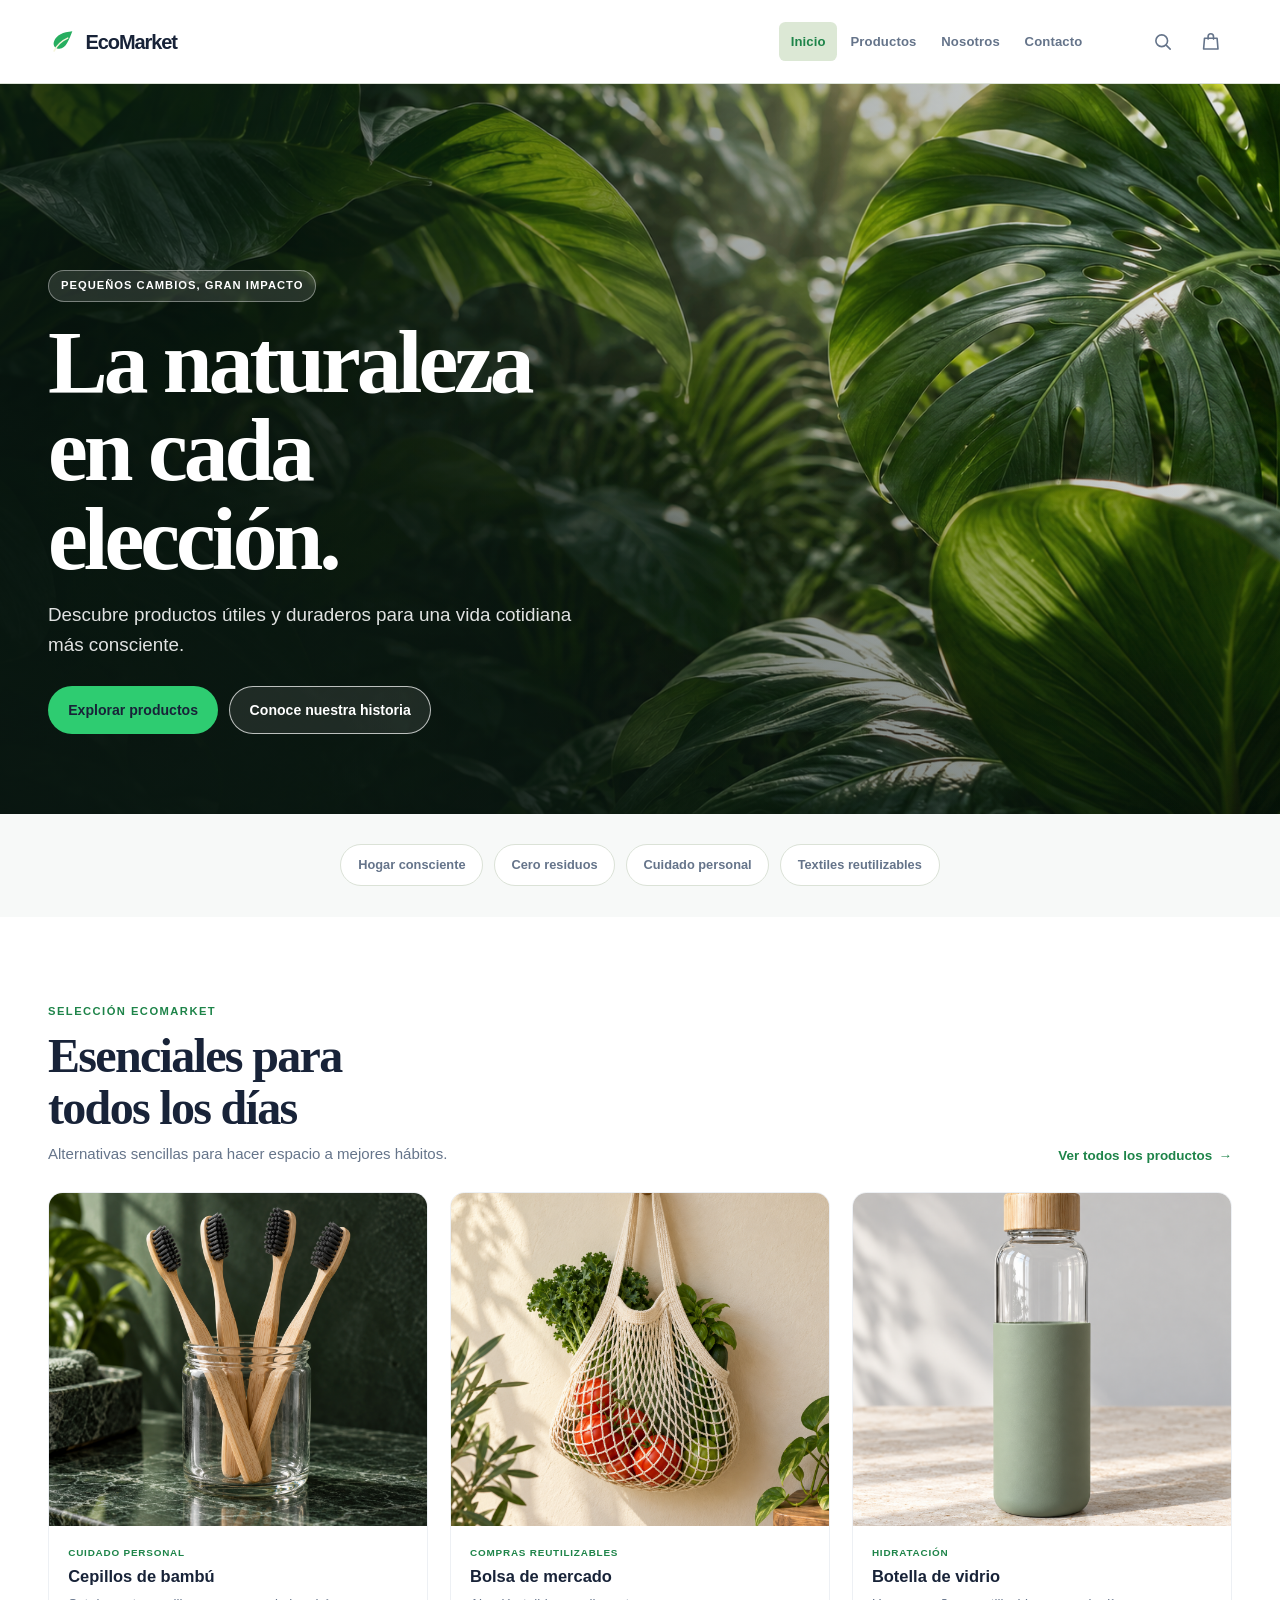
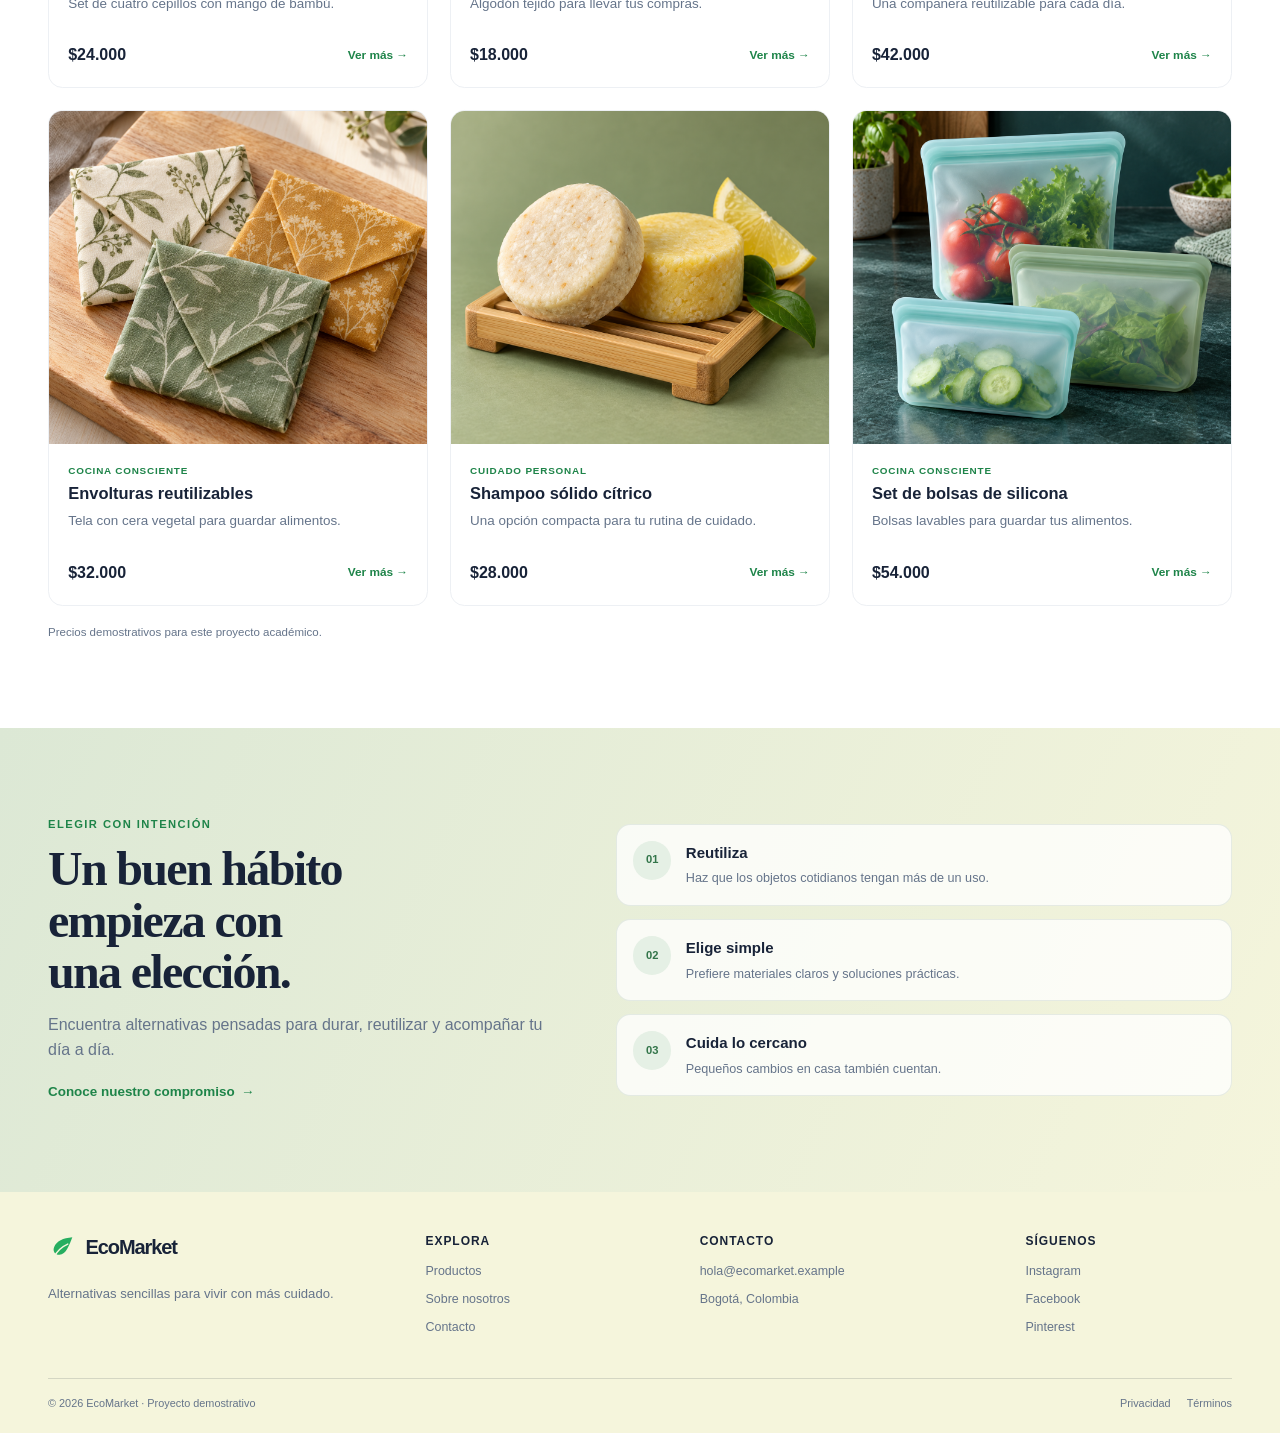
==== index.html @ 9b2e6af1 "prueba" ====
<!doctype html>
<html lang="es">
  <head>
    <meta charset="utf-8">
    <meta name="viewport" content="width=device-width, initial-scale=1">
    <meta name="theme-color" content="#f7f9f8">
    <link rel="icon" type="image/svg+xml" href="img/icons/eco-leaf.svg">
    <meta name="description" content="Encuentra productos reutilizables y conscientes para tu hogar, cuidado personal y compras diarias en EcoMarket.">
    <title>EcoMarket | Compra consciente, vive mejor</title>
    <link rel="stylesheet" href="css/main.css">
    <link rel="stylesheet" href="css/layout.css">
    <link rel="stylesheet" href="css/components.css">
    <link rel="stylesheet" href="css/animations.css">
  </head>
  <body>
    <a class="skip-link" href="#contenido">Saltar al contenido</a>
    <header class="site-header">
      <div class="site-header__inner page-wrap">
        <a class="brand" href="index.html" aria-label="EcoMarket, inicio">
          <svg class="brand__mark" viewBox="0 0 40 40" aria-hidden="true"><path d="M32 7C20 8 11 12 8 20c-2 5 1 10 7 10 9 0 13-13 17-23Z" fill="currentColor"/><path d="M8 33c4-8 9-13 18-17" fill="none" stroke="#f5f5dc" stroke-linecap="round" stroke-width="2"/></svg>
          <span>Eco<span class="brand__accent">Market</span></span>
        </a>
        <div class="site-header__actions">
          <nav class="site-nav" aria-label="Navegación principal">
            <input class="site-nav__checkbox" id="menu-principal" type="checkbox" aria-label="Mostrar u ocultar menú">
            <label class="site-nav__button" for="menu-principal" aria-hidden="true"><span></span><span></span><span></span></label>
            <div class="site-nav__menu">
              <a class="site-nav__link site-nav__link--current" aria-current="page" href="index.html">Inicio</a>
              <a class="site-nav__link" href="views/productos.html">Productos</a>
              <a class="site-nav__link" href="views/sobre-nosotros.html">Nosotros</a>
              <a class="site-nav__link" href="views/contacto.html">Contacto</a>
            </div>
          </nav>
          <div class="header-quicklinks" aria-label="Accesos rápidos">
            <a class="header-icon" href="views/productos.html" aria-label="Buscar productos" title="Buscar productos">
              <svg viewBox="0 0 24 24" aria-hidden="true"><circle cx="10.8" cy="10.8" r="6.5"/><path d="m16 16 4.2 4.2"/></svg>
            </a>
            <a class="header-icon header-icon--bag" href="views/productos.html" aria-label="Ver catálogo y bolsa demostrativa" title="Ver catálogo y bolsa demostrativa">
              <svg viewBox="0 0 24 24" aria-hidden="true"><path d="M5 8h14l1 12H4L5 8Z"/><path d="M9 9V6a3 3 0 0 1 6 0v3"/></svg>
            </a>
          </div>
        </div>
      </div>
    </header>

    <main id="contenido" class="home">
      <section class="home-hero" aria-labelledby="home-title">
        <img class="home-hero__image" src="img/hero/hojas-eco.png" alt="" fetchpriority="high" decoding="async">
        <div class="home-hero__shade" aria-hidden="true"></div>
        <div class="page-wrap home-hero__content">
          <p class="eyebrow eyebrow--light">Pequeños cambios, gran impacto</p>
          <h1 id="home-title">La naturaleza en cada elección.</h1>
          <p class="home-hero__copy">Descubre productos útiles y duraderos para una vida cotidiana más consciente.</p>
          <div class="home-hero__actions">
            <a class="button button--primary" href="views/productos.html">Explorar productos</a>
            <a class="button button--hero-outline" href="views/sobre-nosotros.html">Conoce nuestra historia</a>
          </div>
        </div>
      </section>

      <nav class="home-categories page-wrap" aria-label="Explorar categorías">
        <a href="views/productos.html">Hogar consciente</a>
        <a href="views/productos.html">Cero residuos</a>
        <a href="views/productos.html">Cuidado personal</a>
        <a href="views/productos.html">Textiles reutilizables</a>
      </nav>

      <section class="home-featured section-space" aria-labelledby="featured-title">
        <div class="page-wrap">
          <div class="section-heading">
            <div>
              <p class="eyebrow">Selección EcoMarket</p>
              <h2 id="featured-title">Esenciales para todos los días</h2>
              <p class="section-heading__copy">Alternativas sencillas para hacer espacio a mejores hábitos.</p>
            </div>
            <a class="text-link" href="views/productos.html">Ver todos los productos <span aria-hidden="true">→</span></a>
          </div>

          <div class="product-grid">
            <article class="card product-card">
              <a class="product-card__image" href="views/productos.html" aria-label="Ver cepillos de bambú">
                <img src="img/products/cepillos-bambu.png" alt="Cuatro cepillos de bambú en un frasco de vidrio" loading="lazy" decoding="async">
              </a>
              <div class="product-card__body">
                <p class="product-card__tag">Cuidado personal</p>
                <h3><a href="views/productos.html">Cepillos de bambú</a></h3>
                <p class="product-card__description">Set de cuatro cepillos con mango de bambú.</p>
                <div class="product-card__bottom"><span class="product-card__price">$24.000</span><a class="product-card__link" href="views/productos.html">Ver más <span aria-hidden="true">→</span></a></div>
              </div>
            </article>

            <article class="card product-card">
              <a class="product-card__image" href="views/productos.html" aria-label="Ver bolsa de mercado de algodón">
                <img src="img/products/bolsa-malla.png" alt="Bolsa de malla de algodón con verduras frescas" loading="lazy" decoding="async">
              </a>
              <div class="product-card__body">
                <p class="product-card__tag">Compras reutilizables</p>
                <h3><a href="views/productos.html">Bolsa de mercado</a></h3>
                <p class="product-card__description">Algodón tejido para llevar tus compras.</p>
                <div class="product-card__bottom"><span class="product-card__price">$18.000</span><a class="product-card__link" href="views/productos.html">Ver más <span aria-hidden="true">→</span></a></div>
              </div>
            </article>

            <article class="card product-card">
              <a class="product-card__image" href="views/productos.html" aria-label="Ver botella reutilizable de vidrio">
                <img src="img/products/botella-vidrio.png" alt="Botella reutilizable de vidrio con funda verde y tapa de bambú" loading="lazy" decoding="async">
              </a>
              <div class="product-card__body">
                <p class="product-card__tag">Hidratación</p>
                <h3><a href="views/productos.html">Botella de vidrio</a></h3>
                <p class="product-card__description">Una compañera reutilizable para cada día.</p>
                <div class="product-card__bottom"><span class="product-card__price">$42.000</span><a class="product-card__link" href="views/productos.html">Ver más <span aria-hidden="true">→</span></a></div>
              </div>
            </article>

            <article class="card product-card">
              <a class="product-card__image" href="views/productos.html" aria-label="Ver envolturas reutilizables para alimentos">
                <img src="img/products/envolturas-reusables.png" alt="Envolturas de tela reutilizables con estampados botánicos" loading="lazy" decoding="async">
              </a>
              <div class="product-card__body">
                <p class="product-card__tag">Cocina consciente</p>
                <h3><a href="views/productos.html">Envolturas reutilizables</a></h3>
                <p class="product-card__description">Tela con cera vegetal para guardar alimentos.</p>
                <div class="product-card__bottom"><span class="product-card__price">$32.000</span><a class="product-card__link" href="views/productos.html">Ver más <span aria-hidden="true">→</span></a></div>
              </div>
            </article>

            <article class="card product-card">
              <a class="product-card__image" href="views/productos.html" aria-label="Ver shampoo sólido cítrico">
                <img src="img/products/shampoo-solido.png" alt="Barras sólidas de shampoo sobre una jabonera de bambú" loading="lazy" decoding="async">
              </a>
              <div class="product-card__body">
                <p class="product-card__tag">Cuidado personal</p>
                <h3><a href="views/productos.html">Shampoo sólido cítrico</a></h3>
                <p class="product-card__description">Una opción compacta para tu rutina de cuidado.</p>
                <div class="product-card__bottom"><span class="product-card__price">$28.000</span><a class="product-card__link" href="views/productos.html">Ver más <span aria-hidden="true">→</span></a></div>
              </div>
            </article>

            <article class="card product-card">
              <a class="product-card__image" href="views/productos.html" aria-label="Ver set de bolsas reutilizables de silicona">
                <img src="img/products/bolsas-silicona.png" alt="Set de bolsas de silicona reutilizables para guardar alimentos" loading="lazy" decoding="async">
              </a>
              <div class="product-card__body">
                <p class="product-card__tag">Cocina consciente</p>
                <h3><a href="views/productos.html">Set de bolsas de silicona</a></h3>
                <p class="product-card__description">Bolsas lavables para guardar tus alimentos.</p>
                <div class="product-card__bottom"><span class="product-card__price">$54.000</span><a class="product-card__link" href="views/productos.html">Ver más <span aria-hidden="true">→</span></a></div>
              </div>
            </article>
          </div>
          <p class="price-note">Precios demostrativos para este proyecto académico.</p>
        </div>
      </section>

      <section class="home-values" aria-labelledby="values-title">
        <div class="page-wrap home-values__layout">
          <div class="home-values__intro">
            <p class="eyebrow">Elegir con intención</p>
            <h2 id="values-title">Un buen hábito empieza con una elección.</h2>
            <p>Encuentra alternativas pensadas para durar, reutilizar y acompañar tu día a día.</p>
            <a class="text-link" href="views/sobre-nosotros.html">Conoce nuestro compromiso <span aria-hidden="true">→</span></a>
          </div>
          <div class="value-list">
            <article class="value-item"><span aria-hidden="true">01</span><div><h3>Reutiliza</h3><p>Haz que los objetos cotidianos tengan más de un uso.</p></div></article>
            <article class="value-item"><span aria-hidden="true">02</span><div><h3>Elige simple</h3><p>Prefiere materiales claros y soluciones prácticas.</p></div></article>
            <article class="value-item"><span aria-hidden="true">03</span><div><h3>Cuida lo cercano</h3><p>Pequeños cambios en casa también cuentan.</p></div></article>
          </div>
        </div>
      </section>
    </main>

    <footer class="site-footer" id="footer">
      <div class="site-footer__main page-wrap">
        <div class="site-footer__brand">
          <a class="brand brand--footer" href="index.html"><svg class="brand__mark" viewBox="0 0 40 40" aria-hidden="true"><path d="M32 7C20 8 11 12 8 20c-2 5 1 10 7 10 9 0 13-13 17-23Z" fill="currentColor"/><path d="M8 33c4-8 9-13 18-17" fill="none" stroke="#f5f5dc" stroke-linecap="round" stroke-width="2"/></svg><span>Eco<span class="brand__accent">Market</span></span></a>
          <p>Alternativas sencillas para vivir con más cuidado.</p>
        </div>
        <div class="site-footer__column"><h2>Explora</h2><a href="views/productos.html">Productos</a><a href="views/sobre-nosotros.html">Sobre nosotros</a><a href="views/contacto.html">Contacto</a></div>
        <div class="site-footer__column"><h2>Contacto</h2><a href="mailto:hola@ecomarket.example">hola@ecomarket.example</a><span>Bogotá, Colombia</span></div>
        <div class="site-footer__column"><h2>Síguenos</h2><a href="#footer">Instagram</a><a href="#footer">Facebook</a><a href="#footer">Pinterest</a></div>
      </div>
      <div class="site-footer__bottom page-wrap"><span>© 2026 EcoMarket · Proyecto demostrativo</span><div><a href="views/contacto.html#privacidad">Privacidad</a><a href="views/contacto.html#terminos">Términos</a></div></div>
    </footer>
  </body>
</html>
---- css/main.css ----
/* EcoMarket · verdes naturales y tierra, reinicio y estilos globales */
:root {
  color-scheme: light;
  --color-primary: #2ecc71;
  --color-primary-dark: #27ae60;
  --color-brand: #27ae60;
  --color-brand-dark: #1e8449;
  --color-forest: #24543b;
  --color-leaf: #6c9567;
  --color-sage: #dce8d5;
  --color-beige: #f5f5dc;
  --color-background: #f7f9f8;
  --color-paper: #ffffff;
  --color-earth: #8b674f;
  --color-ink: #182338;
  --color-muted: #65748a;
  --color-line: #dbe2d7;
  --color-error: #b33f35;
  --color-success: #33754a;
  --font-body: "Segoe UI", Arial, sans-serif;
  --font-display: Georgia, "Times New Roman", serif;
  --radius-small: 0.4rem;
  --radius-medium: 0.9rem;
  --radius-large: 1.5rem;
  --content-width: 74rem;
  --shadow-soft: 0 0.8rem 2.2rem rgb(36 84 59 / 10%);
}

/* El ancho incluye también el relleno y el borde del elemento. */
*,
*::before,
*::after { box-sizing: border-box; }

html { scroll-behavior: smooth; }
body { min-width: 20rem; margin: 0; background: var(--color-background); color: var(--color-ink); font-family: var(--font-body); font-size: 1rem; line-height: 1.6; }
img, svg { display: block; max-width: 100%; }
img { height: auto; }
button, input, textarea, select { font: inherit; }
a { color: inherit; text-decoration: none; }
button, a, input, textarea, select { -webkit-tap-highlight-color: transparent; }
h1, h2, h3, h4, p, figure { margin: 0; }
ul, ol { margin: 0; padding: 0; }

:focus-visible { outline: 3px solid #9a632f; outline-offset: 4px; }
::selection { background: var(--color-sage); color: var(--color-forest); }

.page-wrap { width: min(var(--content-width), calc(100% - 2rem)); margin-inline: auto; }
/* Oculta el control a la vista, pero lo conserva para teclado y lectores de pantalla. */
.visually-hidden { position: absolute; width: 1px; height: 1px; overflow: hidden; clip: rect(0, 0, 0, 0); white-space: nowrap; clip-path: inset(50%); }
.skip-link { position: fixed; z-index: 100; top: 0.75rem; left: 0.75rem; padding: 0.65rem 1rem; transform: translateY(-160%); border-radius: var(--radius-small); background: var(--color-forest); color: white; }
.skip-link:focus { transform: translateY(0); }
.page-placeholder { min-height: 25rem; }

@media (min-width: 48rem) {
  .page-wrap { width: min(var(--content-width), calc(100% - 4rem)); }
}

@media (prefers-reduced-motion: reduce) {
  *, *::before, *::after { scroll-behavior: auto !important; animation-duration: 0.01ms !important; animation-iteration-count: 1 !important; transition-duration: 0.01ms !important; }
}
---- css/layout.css ----
﻿/* EcoMarket · cabecera, navegación y pie compartidos */
.site-header {
  position: relative;
  z-index: 10;
  border-bottom: 1px solid var(--color-line);
  background: var(--color-paper);
}

.site-header__inner {
  display: flex;
  min-height: 4.8rem;
  align-items: center;
  justify-content: space-between;
}

.brand {
  display: inline-flex;
  flex: 0 0 auto;
  align-items: center;
  gap: 0.45rem;
  color: var(--color-ink);
  font-size: 1.25rem;
  font-weight: 750;
  letter-spacing: -0.055em;
  line-height: 1;
}

.brand__mark {
  width: 1.9rem;
  color: var(--color-brand);
}

.brand__accent {
  color: inherit;
  font-weight: 750;
}

.site-header__actions {
  display: flex;
  align-items: center;
  gap: 0.2rem;
}

.site-nav {
  position: relative;
}

.site-nav__checkbox {
  position: absolute;
  z-index: 2;
  top: 0;
  right: 0;
  width: 2.75rem;
  height: 2.75rem;
  margin: 0;
  opacity: 0;
  cursor: pointer;
}

.site-nav__button {
  display: grid;
  width: 2.75rem;
  height: 2.75rem;
  align-content: center;
  justify-items: center;
  gap: 0.28rem;
  border: 1px solid var(--color-line);
  border-radius: 50%;
  color: var(--color-forest);
  cursor: pointer;
}

.site-nav__button span {
  width: 1rem;
  height: 1px;
  background: currentColor;
  transition: transform 180ms ease, opacity 180ms ease;
}

.site-nav__checkbox:focus-visible+.site-nav__button {
  outline: 3px solid var(--color-brand);
  outline-offset: 4px;
}

.site-nav__checkbox:checked+.site-nav__button span:first-child {
  transform: translateY(0.29rem) rotate(45deg);
}

.site-nav__checkbox:checked+.site-nav__button span:nth-child(2) {
  opacity: 0;
}

.site-nav__checkbox:checked+.site-nav__button span:last-child {
  transform: translateY(-0.29rem) rotate(-45deg);
}

.site-nav__menu {
  position: absolute;
  top: calc(100% + 0.75rem);
  right: 0;
  display: none;
  min-width: min(17rem, calc(100vw - 2rem));
  gap: 0.2rem;
  padding: 0.7rem;
  border: 1px solid var(--color-line);
  border-radius: var(--radius-medium);
  background: var(--color-paper);
  box-shadow: var(--shadow-soft);
}

/* En móvil, el checkbox controla la apertura del menú sin JavaScript. */
.site-nav__checkbox:checked~.site-nav__menu {
  display: grid;
}

.site-nav__link {
  padding: 0.7rem 0.8rem;
  border-radius: var(--radius-small);
  color: var(--color-muted);
  font-size: 0.88rem;
  font-weight: 700;
  letter-spacing: 0.01em;
}

.site-nav__link:hover,
.site-nav__link--current {
  background: var(--color-sage);
  color: var(--color-brand-dark);
}

.header-quicklinks {
  display: flex;
  align-items: center;
  gap: 0.15rem;
}

.header-icon {
  display: grid;
  width: 2.65rem;
  height: 2.65rem;
  place-items: center;
  border-radius: 50%;
  color: var(--color-muted);
  transition: background-color 180ms ease, color 180ms ease;
}

.header-icon:hover {
  background: var(--color-sage);
  color: var(--color-brand-dark);
}

.header-icon svg {
  width: 1.35rem;
  fill: none;
  stroke: currentColor;
  stroke-linecap: round;
  stroke-linejoin: round;
  stroke-width: 1.8;
}

.site-footer {
  background: var(--color-beige);
  color: var(--color-ink);
}

.site-footer__main {
  display: grid;
  grid-template-columns: repeat(2, minmax(0, 1fr));
  gap: 1.8rem 1rem;
  padding-block: 2.5rem;
}

.site-footer__brand {
  grid-column: 1 / -1;
}

.brand--footer {
  color: var(--color-ink);
}

.brand--footer .brand__accent {
  color: inherit;
}

.site-footer__brand>p {
  max-width: 18rem;
  margin-top: 0.8rem;
  color: var(--color-muted);
  font-size: 0.82rem;
}

.site-footer__column {
  display: flex;
  flex-direction: column;
  align-items: flex-start;
  gap: 0.5rem;
  color: var(--color-muted);
  font-size: 0.78rem;
}

.site-footer__column h2 {
  margin-bottom: 0.2rem;
  color: var(--color-ink);
  font-family: var(--font-body);
  font-size: 0.75rem;
  font-weight: 700;
  letter-spacing: 0.08em;
  text-transform: uppercase;
}

.site-footer__column a:hover,
.site-footer__bottom a:hover {
  color: var(--color-brand-dark);
  text-decoration: underline;
  text-underline-offset: 0.2em;
}

.site-footer__bottom {
  display: flex;
  flex-direction: column;
  gap: 0.7rem;
  padding-block: 1rem 1.25rem;
  border-top: 1px solid rgb(24 35 56 / 15%);
  color: var(--color-muted);
  font-size: 0.68rem;
}

.site-footer__bottom div {
  display: flex;
  gap: 1rem;
}

@media (min-width: 42rem) {
  .site-footer__main {
    grid-template-columns: 1.4fr 1fr 1.2fr 0.8fr;
  }

  .site-footer__brand {
    grid-column: auto;
  }

  .site-footer__bottom {
    flex-direction: row;
    justify-content: space-between;
  }
}

/* Con más espacio, los enlaces quedan visibles en una sola fila. */
@media (min-width: 54rem) {
  .site-header__inner {
    min-height: 5.2rem;
  }

  .site-header__actions {
    flex: 1;
    justify-content: flex-end;
    gap: clamp(1rem, 4vw, 3rem);
    margin-left: 2rem;
  }

  .site-nav__checkbox,
  .site-nav__button {
    display: none;
  }

  .site-nav__menu,
  .site-nav__checkbox:not(:checked)~.site-nav__menu,
  .site-nav__checkbox:checked~.site-nav__menu {
    position: static;
    display: flex;
    min-width: 0;
    align-items: center;
    gap: 0.15rem;
    padding: 0;
    border: 0;
    background: transparent;
    box-shadow: none;
  }

  .site-nav__link {
    padding: 0.55rem 0.7rem;
    font-size: 0.82rem;
  }

  .header-quicklinks {
    gap: 0.35rem;
  }
}

@media (prefers-reduced-motion: reduce) {

  .site-nav__button span,
  .header-icon {
    transition: none;
  }
}

.header-cart {
  display: flex;
  align-items: center;
  gap: 0.5rem;
  padding: 0.65rem 0.8rem;
  border-top: 1px solid var(--color-line);
  color: var(--color-forest);
  font-size: 0.85rem;
  font-weight: 700;
  letter-spacing: 0.01em;
}

.header-cart svg {
  width: 1.2rem;
  fill: none;
  stroke: currentColor;
  stroke-linecap: round;
  stroke-linejoin: round;
  stroke-width: 1.5;
}

@media (min-width: 54rem) {
  .header-cart {
    margin-left: 0.5rem;
    padding: 0.55rem 0 0.55rem 1rem;
    border-top: 0;
    border-left: 1px solid var(--color-line);
  }
}
---- css/components.css ----
/* EcoMarket · botones, campos y componentes de contenido */
.button {
  display: inline-flex;
  min-height: 3rem;
  align-items: center;
  justify-content: center;
  gap: 0.6rem;
  padding: 0.7rem 1.2rem;
  border: 1px solid transparent;
  border-radius: 999px;
  font-size: 0.88rem;
  font-weight: 650;
  transition: color 180ms ease, background-color 180ms ease, border-color 180ms ease, transform 180ms ease;
}

.button--primary {
  background: var(--color-primary);
  color: var(--color-ink);
}

.button--primary:hover {
  transform: translateY(-2px);
  background: var(--color-primary-dark);
}

.button--outline {
  border-color: var(--color-forest);
  color: var(--color-forest);
}

.button--outline:hover {
  background: var(--color-forest);
  color: white;
}

.button--hero-outline {
  border-color: rgb(255 255 255 / 70%);
  background: rgb(255 255 255 / 9%);
  color: white;
  backdrop-filter: blur(5px);
}

.button--hero-outline:hover {
  background: white;
  color: var(--color-ink);
}

.button svg {
  width: 1.1rem;
  fill: none;
  stroke: currentColor;
  stroke-linecap: round;
  stroke-linejoin: round;
  stroke-width: 1.6;
}

.card {
  overflow: hidden;
  border: 1px solid var(--color-line);
  border-radius: var(--radius-medium);
  background: var(--color-paper);
  transition: transform 200ms ease, box-shadow 200ms ease;
}

.card:hover {
  transform: translateY(-3px);
  box-shadow: var(--shadow-soft);
}

.field {
  display: grid;
  gap: 0.35rem;
}

.field label {
  color: var(--color-forest);
  font-size: 0.8rem;
  font-weight: 650;
}

.field input,
.field textarea,
.field select {
  width: 100%;
  min-height: 2.8rem;
  padding: 0.65rem 0.75rem;
  border: 1px solid var(--color-line);
  border-radius: var(--radius-small);
  background: var(--color-paper);
  color: var(--color-ink);
}

.field textarea {
  min-height: 7rem;
  resize: vertical;
}

.field input:focus,
.field textarea:focus,
.field select:focus {
  border-color: var(--color-brand);
  outline: 0;
  box-shadow: 0 0 0 3px rgb(39 174 96 / 16%);
}

.home-hero {
  position: relative;
  isolation: isolate;
  min-height: 34rem;
  overflow: hidden;
  background: var(--color-forest);
  color: white;
}

.home-hero__image,
.home-hero__shade {
  position: absolute;
  z-index: -1;
  inset: 0;
  width: 100%;
  height: 100%;
}

.home-hero__image {
  object-fit: cover;
  object-position: center 51%;
}

/* La capa oscura conserva el contraste del texto sobre la fotografía. */
.home-hero__shade {
  background: linear-gradient(90deg, rgb(9 23 18 / 76%) 0%, rgb(9 23 18 / 46%) 47%, rgb(9 23 18 / 7%) 100%), linear-gradient(0deg, rgb(9 23 18 / 34%), transparent 58%);
}

.home-hero__content {
  display: flex;
  min-height: inherit;
  flex-direction: column;
  align-items: flex-start;
  justify-content: flex-end;
  padding-block: 7rem 3.6rem;
  animation: appear 650ms ease-out both;
}

.eyebrow {
  margin-bottom: 0.55rem;
  color: var(--color-brand-dark);
  font-size: 0.7rem;
  font-weight: 750;
  letter-spacing: 0.13em;
  text-transform: uppercase;
}

.eyebrow--light {
  display: inline-flex;
  align-items: center;
  margin-bottom: 1rem;
  padding: 0.38rem 0.75rem;
  border: 1px solid rgb(255 255 255 / 38%);
  border-radius: 999px;
  background: rgb(255 255 255 / 12%);
  color: white;
  letter-spacing: 0.09em;
}

.home-hero h1 {
  max-width: 12ch;
  font-family: var(--font-display);
  font-size: clamp(2.8rem, 7vw, 5.6rem);
  font-weight: 700;
  letter-spacing: -0.045em;
  line-height: 0.99;
  text-wrap: balance;
}

.home-hero__copy {
  max-width: 35rem;
  margin-top: 1rem;
  color: rgb(255 255 255 / 88%);
  font-size: clamp(1rem, 1.7vw, 1.18rem);
  line-height: 1.6;
}

.home-hero__actions {
  display: flex;
  flex-wrap: wrap;
  gap: 0.7rem;
  margin-top: 1.6rem;
}

.home-categories {
  display: flex;
  flex-wrap: wrap;
  justify-content: center;
  gap: 0.65rem;
  padding-block: 1.65rem;
}

.home-categories a {
  padding: 0.62rem 1.05rem;
  border: 1px solid var(--color-line);
  border-radius: 999px;
  background: var(--color-paper);
  color: var(--color-muted);
  font-size: 0.8rem;
  font-weight: 600;
  transition: background-color 180ms ease, border-color 180ms ease, color 180ms ease;
}

.home-categories a:hover {
  border-color: var(--color-leaf);
  background: var(--color-sage);
  color: var(--color-forest);
}

.section-space {
  padding-block: clamp(3.25rem, 7vw, 5.4rem);
}

.home-featured {
  background: var(--color-paper);
}

.section-heading {
  display: flex;
  align-items: flex-end;
  justify-content: space-between;
  gap: 2rem;
  margin-bottom: 1.6rem;
}

.section-heading h2,
.home-values h2 {
  max-width: 19ch;
  font-family: var(--font-display);
  font-size: clamp(1.8rem, 4vw, 3rem);
  letter-spacing: -0.035em;
  line-height: 1.08;
  text-wrap: balance;
}

.section-heading__copy {
  margin-top: 0.55rem;
  color: var(--color-muted);
  font-size: 0.94rem;
}

.text-link {
  display: inline-flex;
  flex: 0 0 auto;
  align-items: center;
  gap: 0.4rem;
  color: var(--color-brand-dark);
  font-size: 0.84rem;
  font-weight: 700;
}

.text-link span,
.product-card__link span {
  transition: transform 160ms ease;
}

.text-link:hover span,
.product-card__link:hover span {
  transform: translateX(3px);
}

.product-grid {
  display: grid;
  grid-template-columns: repeat(2, minmax(0, 1fr));
  gap: 0.9rem;
  align-items: stretch;
}

.product-card {
  display: flex;
  min-width: 0;
  flex-direction: column;
  border-color: #edf0f4;
  border-radius: var(--radius-medium);
}

.product-card__image {
  display: block;
  aspect-ratio: 1 / 0.92;
  overflow: hidden;
  background: #edf1ed;
}

.product-card__image img {
  width: 100%;
  height: 100%;
  object-fit: cover;
  transition: transform 350ms ease;
}

.product-card:hover .product-card__image img {
  transform: scale(1.035);
}

.product-card__body {
  display: flex;
  flex: 1;
  flex-direction: column;
  padding: 0.85rem;
}

.product-card__tag {
  margin-bottom: 0.3rem;
  color: var(--color-brand-dark);
  font-size: 0.62rem;
  font-weight: 750;
  letter-spacing: 0.08em;
  text-transform: uppercase;
}

.product-card h3 {
  font-size: 0.95rem;
  font-weight: 720;
  line-height: 1.3;
}

.product-card h3 a:hover {
  color: var(--color-brand-dark);
}

.product-card__description {
  display: -webkit-box;
  min-height: 2.55em;
  overflow: hidden;
  margin-top: 0.4rem;
  color: var(--color-muted);
  font-size: 0.78rem;
  line-height: 1.45;
  -webkit-box-orient: vertical;
  -webkit-line-clamp: 2;
}

.product-card__bottom {
  display: flex;
  align-items: center;
  justify-content: space-between;
  gap: 0.45rem;
  margin-top: auto;
  padding-top: 0.9rem;
}

.product-card__price {
  color: var(--color-ink);
  font-size: 0.94rem;
  font-weight: 760;
  white-space: nowrap;
}

.product-card__link {
  display: inline-flex;
  align-items: center;
  gap: 0.2rem;
  color: var(--color-brand-dark);
  font-size: 0.74rem;
  font-weight: 700;
  white-space: nowrap;
}

.price-note {
  margin-top: 1.1rem;
  color: var(--color-muted);
  font-size: 0.72rem;
}

.home-values {
  padding-block: clamp(3.5rem, 7vw, 5.5rem);
  background: linear-gradient(115deg, var(--color-sage), var(--color-beige));
}

.home-values__layout {
  display: grid;
  gap: 2.5rem;
}

.home-values__intro>p:not(.eyebrow) {
  max-width: 35rem;
  margin-top: 0.85rem;
  color: var(--color-muted);
}

.home-values__intro .text-link {
  margin-top: 1.15rem;
}

.value-list {
  display: grid;
  gap: 0.75rem;
}

.value-item {
  display: flex;
  align-items: flex-start;
  gap: 0.9rem;
  padding: 1rem;
  border: 1px solid rgb(36 84 59 / 10%);
  border-radius: var(--radius-medium);
  background: rgb(255 255 255 / 76%);
}

.value-item>span {
  display: grid;
  flex: 0 0 2.4rem;
  width: 2.4rem;
  height: 2.4rem;
  place-items: center;
  border-radius: 50%;
  background: #e5f0e5;
  color: var(--color-success);
  font-size: 0.7rem;
  font-weight: 750;
}

.value-item h3 {
  font-size: 0.94rem;
}

.value-item p {
  margin-top: 0.2rem;
  color: var(--color-muted);
  font-size: 0.79rem;
}

@media (max-width: 23rem) {
  .product-grid {
    grid-template-columns: minmax(0, 1fr);
  }

  .product-card__image {
    aspect-ratio: 1 / 0.78;
  }

  .section-heading {
    align-items: flex-start;
    flex-direction: column;
    gap: 0.8rem;
  }

  .home-hero__actions {
    align-items: stretch;
    flex-direction: column;
    width: 100%;
  }

  .home-hero__actions .button {
    width: 100%;
  }
}

@media (min-width: 48rem) {
  .home-hero {
    min-height: clamp(34rem, 57vw, 46rem);
  }

  .home-hero__content {
    padding-block: 8rem 5rem;
  }

  .home-categories {
    padding-block: 1.9rem;
  }

  .product-grid {
    grid-template-columns: repeat(3, minmax(0, 1fr));
    gap: 1.15rem;
  }

  .product-card__image {
    aspect-ratio: 1 / 0.88;
  }

  .product-card__body {
    padding: 1.15rem;
  }

  .product-card h3 {
    font-size: 1.03rem;
  }

  .product-card__description {
    font-size: 0.84rem;
  }

  .product-card__price {
    font-size: 1rem;
  }

  .home-values__layout {
    grid-template-columns: 0.9fr 1.1fr;
    align-items: center;
    gap: 4rem;
  }

  .value-list {
    gap: 0.85rem;
  }
}

@media (min-width: 70rem) {
  .product-grid {
    gap: 1.35rem;
  }

  .product-card__body {
    padding: 1.2rem;
  }
}

@media (prefers-reduced-motion: reduce) {

  .button,
  .card,
  .product-card__image img,
  .text-link span,
  .product-card__link span {
    transition: none;
  }

  .home-hero__content {
    animation: none;
  }
}

/* Catálogo sostenible: filtros y paginación funcionan sin JavaScript. */
.catalog-page {
  padding-bottom: clamp(3rem, 6vw, 5rem);
}

.catalog-intro {
  padding-block: clamp(2.4rem, 5vw, 4.2rem);
  background: linear-gradient(115deg, var(--color-sage), var(--color-beige) 80%);
}

.catalog-intro .page-wrap {
  display: grid;
  justify-items: start;
}

.catalog-intro h1 {
  max-width: 17ch;
  font-family: var(--font-display);
  font-size: clamp(2.2rem, 5vw, 3.7rem);
  letter-spacing: -0.04em;
  line-height: 1.08;
}

.catalog-intro .page-wrap>p:last-child {
  margin-top: 0.6rem;
  color: var(--color-muted);
}

.catalog-heading {
  display: flex;
  align-items: flex-end;
  justify-content: space-between;
  gap: 1rem;
  margin-bottom: 1.1rem;
}

.catalog-heading h2 {
  font-family: var(--font-display);
  font-size: clamp(1.5rem, 3vw, 2rem);
  line-height: 1.2;
}

.catalog-heading p,
.catalog-toolbar,
.catalog-footnote,
.filter-note {
  color: var(--color-muted);
  font-size: 0.8rem;
}

.catalog-heading p {
  margin-top: 0.35rem;
}

.catalog-count {
  flex: 0 0 auto;
  padding: 0.35rem 0.7rem;
  border-radius: 999px;
  background: var(--color-sage);
  color: var(--color-forest);
  font-size: 0.72rem;
  font-weight: 700;
}

.catalog-layout {
  display: grid;
  align-items: start;
  gap: 1.25rem;
}

.catalog-sidebar {
  display: grid;
  gap: 1rem;
  padding: 1rem;
  border: 1px solid var(--color-line);
  border-radius: var(--radius-medium);
  background: var(--color-paper);
}

.catalog-sidebar__heading {
  display: flex;
  align-items: center;
  justify-content: space-between;
  gap: 0.75rem;
}

.catalog-sidebar__heading h2 {
  font-size: 1rem;
}

.catalog-sidebar__heading a {
  color: var(--color-brand-dark);
  font-size: 0.76rem;
  font-weight: 700;
}

.catalog-sidebar__heading a:hover {
  text-decoration: underline;
  text-underline-offset: 0.2em;
}

.catalog-filter {
  min-width: 0;
  padding: 0;
  border: 0;
}

.catalog-filter legend {
  margin-bottom: 0.55rem;
  color: var(--color-ink);
  font-size: 0.83rem;
  font-weight: 750;
}

.catalog-filter__options {
  display: grid;
  gap: 0.15rem;
}

.catalog-filter__options label {
  display: flex;
  min-height: 2.35rem;
  align-items: center;
  justify-content: space-between;
  gap: 0.5rem;
  padding: 0.45rem 0.6rem;
  border-radius: var(--radius-small);
  color: var(--color-muted);
  font-size: 0.78rem;
  cursor: pointer;
  transition: color 160ms ease, background-color 160ms ease;
}

.catalog-filter__options label:hover {
  background: #f1f5f2;
  color: var(--color-forest);
}

.catalog-filter__options label span {
  color: #8994a2;
  font-size: 0.69rem;
}

.catalog-filter__options .catalog-control:checked+label {
  background: var(--color-sage);
  color: var(--color-forest);
  font-weight: 700;
}

.catalog-filter__options .catalog-control:focus-visible+label,
.catalog-stock-filter .catalog-control:focus-visible+label {
  outline: 3px solid #9a632f;
  outline-offset: 2px;
}

.catalog-stock-filter {
  padding-top: 0.2rem;
  border-top: 1px solid #edf0f4;
}

.catalog-stock-filter label {
  display: flex;
  min-height: 2.5rem;
  align-items: center;
  gap: 0.55rem;
  color: var(--color-muted);
  font-size: 0.78rem;
  cursor: pointer;
}

.catalog-stock-filter__check {
  display: grid;
  width: 1.1rem;
  height: 1.1rem;
  place-items: center;
  border: 1px solid #bcc8d2;
  border-radius: 0.25rem;
  background: white;
}

.catalog-stock-filter__check::after {
  content: "✓";
  color: white;
  font-size: 0.75rem;
  font-weight: 800;
  opacity: 0;
}

.catalog-stock-filter .catalog-control:checked+label .catalog-stock-filter__check {
  border-color: var(--color-brand);
  background: var(--color-brand);
}

.catalog-stock-filter .catalog-control:checked+label .catalog-stock-filter__check::after {
  opacity: 1;
}

.filter-note {
  padding-top: 0.75rem;
  border-top: 1px solid #edf0f4;
  font-size: 0.68rem;
}

.catalog-content {
  min-width: 0;
}

.catalog-toolbar {
  display: flex;
  flex-wrap: wrap;
  justify-content: space-between;
  gap: 0.4rem 1rem;
  margin-bottom: 0.85rem;
}

.catalog-search {
  display: grid;
  grid-template-columns: minmax(0, 1fr) auto;
  gap: 0.55rem;
  margin-bottom: 1rem;
  padding: 0.65rem;
  border: 1px solid var(--color-line);
  border-radius: var(--radius-medium);
  background: var(--color-paper);
}

.catalog-search__field {
  min-width: 0;
  min-height: 2.8rem;
  padding: 0.55rem 0.8rem;
  border: 1px solid var(--color-line);
  border-radius: var(--radius-small);
  background: #fff;
  color: var(--color-ink);
}

.catalog-search__field::placeholder {
  color: var(--color-muted);
}

.catalog-search__button {
  min-height: 2.8rem;
  padding: 0.5rem 1rem;
  border: 0;
  border-radius: var(--radius-small);
  background: var(--color-brand-dark);
  color: #fff;
  font-size: 0.82rem;
  font-weight: 750;
  cursor: pointer;
}

.catalog-search__button:hover {
  background: var(--color-forest);
}

.catalog-search__hint {
  grid-column: 1 / -1;
  color: var(--color-muted);
  font-size: 0.7rem;
}

.catalog-grid {
  grid-template-columns: minmax(0, 1fr);
  gap: 0.9rem;
}

.catalog-card {
  min-width: 0;
}

.catalog-card__image {
  position: relative;
  aspect-ratio: 1 / 0.82;
}

.catalog-card__image img {
  width: 100%;
  height: 100%;
  object-fit: cover;
}

.product-badge {
  position: absolute;
  top: 0.65rem;
  left: 0.65rem;
  max-width: calc(100% - 4rem);
  padding: 0.28rem 0.58rem;
  overflow: hidden;
  border-radius: 999px;
  color: white;
  font-size: 0.58rem;
  font-weight: 800;
  letter-spacing: 0.065em;
  text-overflow: ellipsis;
  text-transform: uppercase;
  white-space: nowrap;
}

.product-badge--green {
  background: var(--color-primary);
  color: var(--color-ink);
}

.product-badge--orange {
  background: var(--color-earth);
}

.product-badge--blue {
  background: var(--color-forest);
}

.product-badge--purple {
  background: #367b55;
}

.favorite-toggle__label {
  position: absolute;
  top: 0.6rem;
  right: 0.6rem;
  display: grid;
  width: 2.25rem;
  height: 2.25rem;
  place-items: center;
  border: 1px solid rgb(24 35 56 / 9%);
  border-radius: 50%;
  background: rgb(255 255 255 / 94%);
  color: #8793a4;
  cursor: pointer;
  transition: color 160ms ease, transform 160ms ease, background-color 160ms ease;
}

.favorite-toggle__label:hover {
  transform: scale(1.08);
  color: var(--color-brand-dark);
}

.favorite-toggle__label svg {
  width: 1.15rem;
  fill: none;
  stroke: currentColor;
  stroke-linecap: round;
  stroke-linejoin: round;
  stroke-width: 1.8;
}

.favorite-toggle:checked+.favorite-toggle__label {
  background: var(--color-sage);
  color: var(--color-brand-dark);
}

.favorite-toggle:checked+.favorite-toggle__label svg {
  fill: currentColor;
}

.favorite-toggle:focus-visible+.favorite-toggle__label {
  outline: 3px solid #9a632f;
  outline-offset: 3px;
}

.catalog-card__stock {
  margin-top: 0.6rem;
  font-size: 0.7rem;
  font-weight: 650;
}

.product-stock--available {
  color: var(--color-success);
}

.product-stock--low {
  color: var(--color-earth);
}

.product-stock--out {
  color: var(--color-error);
}

.catalog-pagination {
  display: flex;
  align-items: center;
  justify-content: center;
  gap: 0.45rem;
  margin-top: 1.7rem;
}

.catalog-pagination__label {
  margin-right: 0.3rem;
  color: var(--color-muted);
  font-size: 0.78rem;
}

.catalog-pagination__choice {
  display: grid;
  min-width: 2.65rem;
  min-height: 2.65rem;
  padding: 0.45rem 0.7rem;
  place-items: center;
  border: 1px solid var(--color-line);
  border-radius: var(--radius-small);
  background: white;
  color: var(--color-muted);
  font-size: 0.82rem;
  font-weight: 700;
  white-space: nowrap;
  cursor: pointer;
}

.catalog-pagination__step {
  display: none;
  font-size: 0.72rem;
}

.catalog-pagination__choice:hover {
  border-color: var(--color-brand);
  color: var(--color-brand-dark);
}

.catalog-page:has(#pagina-1:checked) .catalog-pagination__choice[for="pagina-1"],
.catalog-page:has(#pagina-2:checked) .catalog-pagination__choice[for="pagina-2"],
.catalog-page:has(#pagina-3:checked) .catalog-pagination__choice[for="pagina-3"] {
  border-color: var(--color-brand);
  background: var(--color-brand);
  color: white;
}

.catalog-page:has(#pagina-1:focus-visible) .catalog-pagination__choice[for="pagina-1"],
.catalog-page:has(#pagina-2:focus-visible) .catalog-pagination__choice[for="pagina-2"],
.catalog-page:has(#pagina-3:focus-visible) .catalog-pagination__choice[for="pagina-3"] {
  outline: 3px solid #9a632f;
  outline-offset: 3px;
}

.catalog-page:has(#pagina-1:checked) .catalog-pagination__step--next-1,
.catalog-page:has(#pagina-2:checked) .catalog-pagination__step--previous-2,
.catalog-page:has(#pagina-2:checked) .catalog-pagination__step--next-2,
.catalog-page:has(#pagina-3:checked) .catalog-pagination__step--previous-3 {
  display: grid;
}

.catalog-footnote {
  margin-top: 1rem;
  text-align: center;
  font-size: 0.7rem;
}

/* :has() conecta el control marcado con los datos de cada tarjeta. */
.catalog-page:has(#categoria-alimentos:checked) .catalog-card:not([data-category="alimentos"]),
.catalog-page:has(#categoria-cuidado:checked) .catalog-card:not([data-category="cuidado"]),
.catalog-page:has(#categoria-moda:checked) .catalog-card:not([data-category="moda"]),
.catalog-page:has(#categoria-hogar:checked) .catalog-card:not([data-category="hogar"]),
.catalog-page:has(#precio-bajo:checked) .catalog-card:not([data-price="bajo"]),
.catalog-page:has(#precio-medio:checked) .catalog-card:not([data-price="medio"]),
.catalog-page:has(#precio-alto:checked) .catalog-card:not([data-price="alto"]),
.catalog-page:has(#sello-biodegradable:checked) .catalog-card:not([data-tags~="biodegradable"]),
.catalog-page:has(#sello-sin-plastico:checked) .catalog-card:not([data-tags~="sin-plastico"]),
.catalog-page:has(#sello-organico:checked) .catalog-card:not([data-tags~="organico"]),
.catalog-page:has(#solo-disponibles:checked) .catalog-card[data-stock="agotado"],
.catalog-page:has(#pagina-1:checked) .catalog-card:nth-child(n + 8),
.catalog-page:has(#pagina-2:checked) .catalog-card:nth-child(-n + 7),
.catalog-page:has(#pagina-2:checked) .catalog-card:nth-child(n + 15),
.catalog-page:has(#pagina-3:checked) .catalog-card:nth-child(-n + 14) {
  display: none;
}

@media (max-width: 30rem) {
  .catalog-heading {
    align-items: flex-start;
    flex-direction: column;
    gap: 0.55rem;
  }

  .catalog-sidebar {
    gap: 0.75rem;
  }

  .catalog-filter__options--price {
    grid-template-columns: repeat(2, minmax(0, 1fr));
  }

  .catalog-grid {
    gap: 0.7rem;
  }

  .catalog-card .product-card__body {
    padding: 0.75rem;
  }

  .catalog-card .product-card__bottom {
    flex-wrap: wrap;
    align-items: flex-start;
  }
}

@media (min-width: 48rem) {
  .catalog-layout {
    grid-template-columns: minmax(12rem, 0.29fr) minmax(0, 1fr);
    gap: 1.5rem;
  }

  .catalog-sidebar {
    position: sticky;
    top: 1rem;
    padding: 1.1rem;
  }

  .catalog-grid {
    grid-template-columns: repeat(2, minmax(0, 1fr));
    gap: 1rem;
  }
}

@media (min-width: 70rem) {
  .catalog-layout {
    grid-template-columns: minmax(13rem, 0.24fr) minmax(0, 1fr);
    gap: 2rem;
  }

  .catalog-sidebar {
    padding: 1.25rem;
  }

  .catalog-grid {
    grid-template-columns: repeat(4, minmax(0, 1fr));
    gap: 1rem;
  }

  .catalog-card__image {
    aspect-ratio: 1 / 0.88;
  }

  .catalog-card .product-card__body {
    padding: 0.95rem;
  }
}

@media (prefers-reduced-motion: reduce) {

  .catalog-filter__options label,
  .favorite-toggle__label {
    transition: none;
  }
}

/* Página de historia, misión y principios de EcoMarket. */
.about-hero {
  position: relative;
  isolation: isolate;
  display: flex;
  min-height: 32rem;
  overflow: hidden;
  background: #173c2b;
  color: white;
}

.about-hero__image,
.about-hero__shade {
  position: absolute;
  z-index: -1;
  inset: 0;
  width: 100%;
  height: 100%;
}

.about-hero__image {
  object-fit: cover;
  object-position: center 54%;
}

.about-hero__shade {
  background: linear-gradient(90deg, rgb(8 24 17 / 78%) 0%, rgb(8 24 17 / 53%) 47%, rgb(8 24 17 / 8%) 100%), linear-gradient(0deg, rgb(8 24 17 / 32%), transparent 60%);
}

.about-hero__content {
  display: flex;
  min-height: inherit;
  flex-direction: column;
  align-items: flex-start;
  justify-content: flex-end;
  padding-block: 6.5rem 3.5rem;
}

.about-hero h1 {
  max-width: 12ch;
  font-family: var(--font-display);
  font-size: clamp(2.8rem, 7vw, 5.2rem);
  letter-spacing: -0.045em;
  line-height: 0.99;
  text-wrap: balance;
}

.about-hero__content>p:not(.eyebrow) {
  max-width: 38rem;
  margin-top: 1rem;
  color: rgb(255 255 255 / 88%);
  font-size: clamp(1rem, 2vw, 1.16rem);
  line-height: 1.6;
}

.button--light {
  margin-top: 1.5rem;
  background: white;
  color: var(--color-forest);
}

.button--light:hover {
  transform: translateY(-2px);
  background: var(--color-beige);
}

.about-principles {
  display: grid;
  grid-template-columns: minmax(0, 1fr);
  gap: 0.75rem;
  padding-block: 2rem;
}

.principle-card {
  display: grid;
  grid-template-columns: 3rem minmax(0, 1fr);
  align-items: center;
  column-gap: 0.75rem;
  padding: 0.85rem;
  border: 1px solid #edf0f4;
  border-radius: var(--radius-medium);
  background: white;
}

.principle-card__icon {
  display: grid;
  grid-row: span 2;
  width: 2.8rem;
  height: 2.8rem;
  place-items: center;
  border-radius: 50%;
  background: var(--color-sage);
  color: var(--color-brand-dark);
}

.principle-card__icon--earth {
  background: var(--color-beige);
  color: var(--color-earth);
}

.principle-card__icon--green {
  background: var(--color-sage);
  color: var(--color-forest);
}

.principle-card__icon--teal {
  background: #e4f4e8;
  color: #24543b;
}

.principle-card__icon svg {
  width: 1.45rem;
  fill: none;
  stroke: currentColor;
  stroke-linecap: round;
  stroke-linejoin: round;
  stroke-width: 1.8;
}

.principle-card h2 {
  align-self: end;
  font-size: 0.84rem;
  line-height: 1.25;
}

.principle-card p {
  align-self: start;
  margin-top: 0.2rem;
  color: var(--color-muted);
  font-size: 0.71rem;
  line-height: 1.4;
}

.about-story {
  padding-block: clamp(3rem, 7vw, 5.8rem);
  background: #f2f6f3;
}

.about-story__layout {
  display: flex;
  flex-direction: column;
  align-items: center;
  gap: 2rem;
}

.about-story__layout>* {
  flex: 1 1 0;
  min-width: 0;
}

.about-illustration {
  overflow: hidden;
  border-radius: var(--radius-large);
  box-shadow: var(--shadow-soft);
}

.about-illustration svg,
.commitment-art svg {
  width: 100%;
  height: auto;
}

.about-story__copy h2,
.about-commitment__copy h2 {
  max-width: 18ch;
  font-family: var(--font-display);
  font-size: clamp(1.9rem, 4vw, 3rem);
  letter-spacing: -0.035em;
  line-height: 1.08;
  text-wrap: balance;
}

.about-story__copy>p:not(.eyebrow),
.about-commitment__copy>p:not(.eyebrow) {
  max-width: 38rem;
  margin-top: 0.85rem;
  color: var(--color-muted);
  line-height: 1.7;
}

.about-story__copy .text-link {
  margin-top: 1.2rem;
}

.about-commitment {
  padding-block: clamp(3rem, 7vw, 5.8rem);
  background: white;
}

.about-commitment__layout {
  display: grid;
  align-items: center;
  gap: 2rem;
}

.commitment-list {
  display: grid;
  gap: 0.75rem;
  margin-top: 1.35rem;
  list-style: none;
}

.commitment-list li {
  display: flex;
  align-items: flex-start;
  gap: 0.6rem;
  color: var(--color-muted);
  font-size: 0.84rem;
  line-height: 1.5;
}

.commitment-list li span {
  display: grid;
  flex: 0 0 1.3rem;
  width: 1.3rem;
  height: 1.3rem;
  place-items: center;
  border-radius: 50%;
  background: var(--color-sage);
  color: var(--color-forest);
  font-size: 0.75rem;
  font-weight: 800;
}

.commitment-art {
  overflow: hidden;
  border-radius: var(--radius-large);
  box-shadow: var(--shadow-soft);
}

.about-reviews {
  padding-block: clamp(3rem, 7vw, 5.5rem);
}

.about-reviews__heading {
  display: flex;
  flex-direction: column;
  gap: 0.6rem;
}

.about-reviews__heading h2 {
  max-width: 24ch;
  font-family: var(--font-display);
  font-size: clamp(1.8rem, 4vw, 2.8rem);
  letter-spacing: -0.03em;
  line-height: 1.1;
  text-wrap: balance;
}

.about-reviews__heading>p {
  color: var(--color-muted);
  font-size: 0.74rem;
}

.review-viewport {
  overflow: hidden;
  margin-top: 1.4rem;
  border-radius: var(--radius-large);
}

.review-track {
  display: flex;
  width: 100%;
  transition: transform 420ms cubic-bezier(.2, .75, .25, 1);
}

.review-card {
  display: flex;
  flex: 0 0 100%;
  min-width: 0;
  min-height: 18rem;
  flex-direction: column;
  justify-content: space-between;
  padding: clamp(1.35rem, 4vw, 2.3rem);
  border: 1px solid var(--color-line);
  border-radius: var(--radius-large);
  background: var(--color-beige);
  transition: transform 180ms ease, box-shadow 180ms ease;
}

.review-card:hover {
  transform: translateY(-0.25rem);
  box-shadow: var(--shadow-soft);
}

.review-card:nth-child(even) {
  background: var(--color-sage);
}

.review-card__stars {
  color: var(--color-earth);
  font-size: 1rem;
  letter-spacing: 0.18em;
}

.review-card blockquote {
  max-width: 56ch;
  margin-block: 1.25rem 1.6rem;
  color: var(--color-ink);
  font-family: var(--font-display);
  font-size: clamp(1.15rem, 2.5vw, 1.55rem);
  font-style: italic;
  line-height: 1.55;
}

.review-card figcaption {
  display: flex;
  align-items: center;
  gap: 0.7rem;
  font-size: 0.8rem;
}

.review-card figcaption>span:last-child {
  display: grid;
  gap: 0.1rem;
}

.review-card figcaption small {
  color: var(--color-muted);
  font-size: 0.7rem;
}

.review-avatar {
  display: block;
  flex: 0 0 2.65rem;
  width: 2.65rem;
  height: 2.65rem;
  border: 2px solid white;
  border-radius: 50%;
  background: #d9b18d;
  box-shadow: 0 0.15rem 0.5rem rgb(24 35 56 / 12%);
  object-fit: cover;
}

.review-avatar--sage {
  background: var(--color-sage);
  color: var(--color-forest);
}

.review-avatar--peach {
  background: var(--color-beige);
  color: var(--color-earth);
}

.review-avatar--blue {
  background: #e4f4e8;
  color: var(--color-forest);
}

.review-controls {
  display: flex;
  justify-content: center;
  gap: 0.55rem;
  margin-top: 1rem;
}

.review-controls label {
  display: grid;
  width: 1.85rem;
  height: 1.85rem;
  place-items: center;
  border: 1px solid #cbd4d0;
  border-radius: 50%;
  background: white;
  cursor: pointer;
}

.review-controls label::after {
  width: 0.45rem;
  height: 0.45rem;
  border-radius: 50%;
  background: #a4b0aa;
  content: "";
  transition: transform 180ms ease, background-color 180ms ease;
}

.review-controls label:hover::after {
  transform: scale(1.25);
}

/* El radio activo desplaza la pista en móvil; en escritorio se muestra como cuadrícula. */
.about-reviews:has(#testimonio-1:checked) .review-track {
  transform: translateX(0);
}

.about-reviews:has(#testimonio-2:checked) .review-track {
  transform: translateX(-100%);
}

.about-reviews:has(#testimonio-3:checked) .review-track {
  transform: translateX(-200%);
}

.about-reviews:has(#testimonio-1:checked) .review-controls label:nth-child(1),
.about-reviews:has(#testimonio-2:checked) .review-controls label:nth-child(2),
.about-reviews:has(#testimonio-3:checked) .review-controls label:nth-child(3) {
  border-color: var(--color-brand);
}

.about-reviews:has(#testimonio-1:checked) .review-controls label:nth-child(1)::after,
.about-reviews:has(#testimonio-2:checked) .review-controls label:nth-child(2)::after,
.about-reviews:has(#testimonio-3:checked) .review-controls label:nth-child(3)::after {
  transform: scale(1.2);
  background: var(--color-brand);
}

.about-reviews:has(#testimonio-1:focus-visible) .review-controls label:nth-child(1),
.about-reviews:has(#testimonio-2:focus-visible) .review-controls label:nth-child(2),
.about-reviews:has(#testimonio-3:focus-visible) .review-controls label:nth-child(3) {
  outline: 3px solid #9a632f;
  outline-offset: 3px;
}

.about-cta {
  position: relative;
  isolation: isolate;
  overflow: hidden;
  padding-block: clamp(3.2rem, 7vw, 5.5rem);
  background: linear-gradient(120deg, var(--color-forest), var(--color-primary-dark));
  color: white;
  text-align: center;
}

.about-cta::after {
  position: absolute;
  z-index: -1;
  top: -7rem;
  right: max(4vw, calc((100vw - var(--content-width)) / 2));
  width: 17rem;
  aspect-ratio: 1;
  border: 2.5rem solid rgb(245 245 220 / 24%);
  border-radius: 100% 0 100% 0;
  transform: rotate(45deg);
  content: "";
}

.about-cta .page-wrap {
  display: grid;
  justify-items: center;
}

.about-cta h2 {
  font-family: var(--font-display);
  font-size: clamp(2rem, 5vw, 3.5rem);
  line-height: 1.1;
}

.about-cta__content>p:not(.eyebrow),
.about-cta .page-wrap>p:not(.eyebrow) {
  max-width: 38rem;
  margin-top: 0.7rem;
  color: rgb(255 255 255 / 82%);
}

@media (min-width: 38rem) {
  .about-principles {
    grid-template-columns: repeat(2, minmax(0, 1fr));
    gap: 0.9rem;
    padding-block: 2.5rem;
  }

  .principle-card {
    grid-template-columns: 3rem minmax(0, 1fr);
    padding: 1rem;
  }
}

@media (min-width: 48rem) {
  .about-hero {
    min-height: clamp(34rem, 57vw, 45rem);
  }

  .about-hero__content {
    padding-block: 8rem 5rem;
  }

  .about-principles {
    grid-template-columns: repeat(4, minmax(0, 1fr));
    gap: 0.75rem;
    padding-block: 2.8rem;
  }

  .principle-card {
    grid-template-columns: 1fr;
    justify-items: center;
    gap: 0.5rem;
    min-height: 11rem;
    text-align: center;
  }

  .principle-card__icon {
    grid-row: auto;
  }

  .principle-card p {
    max-width: 19ch;
  }

  .about-story__layout {
    flex-direction: row;
    gap: clamp(2rem, 5vw, 4.5rem);
  }

  .about-commitment__layout {
    grid-template-columns: 0.95fr 1.05fr;
    gap: clamp(2rem, 5vw, 4.5rem);
  }

  .about-reviews__heading {
    flex-direction: row;
    align-items: flex-end;
    justify-content: space-between;
    gap: 2rem;
  }

  .review-viewport {
    overflow: visible;
  }

  .about-reviews:has(#testimonio-1:checked) .review-track,
  .about-reviews:has(#testimonio-2:checked) .review-track,
  .about-reviews:has(#testimonio-3:checked) .review-track {
    display: grid;
    grid-template-columns: repeat(2, minmax(0, 1fr));
    gap: 1rem;
    transform: none;
  }

  .review-card {
    min-height: 17rem;
  }

  .review-controls {
    display: none;
  }
}

@media (min-width: 70rem) {

  .about-reviews:has(#testimonio-1:checked) .review-track,
  .about-reviews:has(#testimonio-2:checked) .review-track,
  .about-reviews:has(#testimonio-3:checked) .review-track {
    grid-template-columns: repeat(3, minmax(0, 1fr));
  }
}

/* Contacto: formulario accesible y datos de atención. */
.contact-page {
  padding-bottom: clamp(3rem, 6vw, 5rem);
}

.contact-intro {
  padding-block: clamp(2.8rem, 6vw, 4.8rem);
  background: linear-gradient(115deg, var(--color-sage), var(--color-beige) 83%);
  text-align: center;
}

.contact-intro .page-wrap {
  display: grid;
  justify-items: center;
}

.contact-intro h1 {
  max-width: 16ch;
  font-family: var(--font-display);
  font-size: clamp(2.4rem, 6vw, 4.2rem);
  letter-spacing: -0.045em;
  line-height: 1.03;
  text-wrap: balance;
}

.contact-intro .page-wrap>p:last-child {
  max-width: 43rem;
  margin-top: 0.85rem;
  color: var(--color-muted);
  font-size: clamp(0.98rem, 2vw, 1.12rem);
  line-height: 1.6;
}

.contact-section {
  padding-block: clamp(1.5rem, 4vw, 3rem) 0;
}

.contact-grid {
  display: grid;
  align-items: start;
  gap: 1.2rem;
}

.contact-form-panel {
  padding: clamp(1.1rem, 4vw, 2rem);
  border: 1px solid var(--color-line);
  border-radius: var(--radius-large);
  background: var(--color-paper);
  box-shadow: var(--shadow-soft);
}

.contact-form-panel__intro h2 {
  font-family: var(--font-display);
  font-size: clamp(1.5rem, 3vw, 2rem);
  letter-spacing: -0.025em;
  line-height: 1.2;
}

.contact-form-panel__intro>p:last-child {
  margin-top: 0.4rem;
  color: var(--color-muted);
  font-size: 0.84rem;
}

.contact-form {
  display: grid;
  gap: 1rem;
  margin-top: 1.35rem;
}

.contact-form__fields {
  display: grid;
  gap: 0.95rem;
}

.contact-form .field label {
  font-size: 0.8rem;
}

.contact-form .field input,
.contact-form .field select {
  min-height: 3rem;
  padding-inline: 0.85rem;
  border-color: var(--color-line);
  border-radius: 0.65rem;
}

.contact-form .field textarea {
  min-height: 9rem;
  padding: 0.8rem 0.85rem;
  border-color: var(--color-line);
  border-radius: 0.65rem;
  line-height: 1.55;
}

.contact-form .field input::placeholder,
.contact-form .field textarea::placeholder {
  color: var(--color-muted);
  opacity: 1;
}

/* La validación es nativa del HTML; estos estados solo cambian el aspecto del campo. */
.contact-form .field :is(input, select, textarea):required:valid {
  border-color: var(--color-success);
  box-shadow: 0 0 0 2px rgb(51 117 74 / 10%);
}

.contact-form .field :is(input, textarea):required:invalid:not(:placeholder-shown),
.contact-form .field :is(input, textarea):required:invalid:focus,
.contact-form .field select:required:invalid:focus {
  border-color: var(--color-error);
  box-shadow: 0 0 0 3px rgb(179 63 53 / 12%);
}

.contact-form .field :is(input, select, textarea):required:user-invalid {
  border-color: var(--color-error);
  box-shadow: 0 0 0 3px rgb(179 63 53 / 12%);
}

.contact-form .field small {
  color: var(--color-muted);
  font-size: 0.68rem;
}

.contact-consent {
  display: grid;
  grid-template-columns: 1.15rem minmax(0, 1fr);
  align-items: start;
  gap: 0.6rem;
}

.contact-consent input {
  width: 1.1rem;
  height: 1.1rem;
  margin: 0.14rem 0 0;
  accent-color: var(--color-brand);
}

.contact-consent input:required:valid {
  accent-color: var(--color-success);
}

.contact-consent input:required:user-invalid {
  accent-color: var(--color-error);
}

.contact-consent label {
  color: var(--color-muted);
  font-size: 0.74rem;
  line-height: 1.5;
  cursor: pointer;
}

.contact-consent__note {
  margin-top: -0.7rem;
  padding-left: 1.75rem;
  color: var(--color-muted);
  font-size: 0.68rem;
}

.contact-consent__note a,
.contact-form__note a {
  color: var(--color-brand-dark);
  font-weight: 700;
  text-decoration: underline;
  text-underline-offset: 0.18em;
}

.contact-form__submit {
  width: 100%;
  min-height: 3.2rem;
}

.contact-form__submit span {
  transition: transform 180ms ease;
}

.contact-form__submit:hover span {
  transform: translateX(3px);
}

.contact-form__note {
  color: var(--color-muted);
  font-size: 0.69rem;
  line-height: 1.5;
}

.contact-aside {
  display: grid;
  align-content: start;
  gap: 1.3rem;
}

.contact-section-heading {
  display: flex;
  align-items: center;
  gap: 0.65rem;
  margin-bottom: 0.75rem;
}

.contact-section-heading h2 {
  font-size: 1rem;
}

.contact-section-heading__icon {
  display: grid;
  width: 2.2rem;
  height: 2.2rem;
  place-items: center;
  border-radius: 50%;
  background: var(--color-sage);
  color: var(--color-brand-dark);
}

.contact-section-heading__icon svg {
  width: 1.15rem;
  fill: none;
  stroke: currentColor;
  stroke-linecap: round;
  stroke-linejoin: round;
  stroke-width: 1.8;
}

.contact-map {
  position: relative;
  aspect-ratio: 1.7 / 1;
  overflow: hidden;
  border: 1px solid var(--color-line);
  border-radius: var(--radius-large);
  background: var(--color-sage);
  box-shadow: var(--shadow-soft);
}

.contact-map>svg {
  width: 100%;
  height: 100%;
}

.contact-map__caption {
  position: absolute;
  right: 0.65rem;
  bottom: 0.65rem;
  left: 0.65rem;
  display: grid;
  gap: 0.1rem;
  padding: 0.75rem 0.85rem;
  border: 1px solid rgb(255 255 255 / 26%);
  border-radius: var(--radius-medium);
  background: rgb(36 84 59 / 88%);
  color: white;
  backdrop-filter: blur(5px);
}

.contact-map__caption strong {
  font-size: 0.88rem;
}

.contact-map__caption span {
  color: rgb(255 255 255 / 78%);
  font-size: 0.68rem;
}

.contact-address {
  display: grid;
  gap: 0.12rem;
  margin-top: 0.7rem;
  color: var(--color-ink);
  font-size: 0.79rem;
  font-style: normal;
}

.contact-address span {
  color: var(--color-muted);
  font-size: 0.73rem;
}

.contact-methods {
  display: grid;
  gap: 0.65rem;
}

.contact-method {
  display: flex;
  min-width: 0;
  align-items: center;
  gap: 0.75rem;
  padding: 0.85rem;
  border: 1px solid var(--color-line);
  border-radius: var(--radius-medium);
  background: var(--color-paper);
  transition: border-color 160ms ease, transform 160ms ease;
}

.contact-method:hover {
  transform: translateY(-2px);
  border-color: var(--color-leaf);
}

.contact-method__icon {
  display: grid;
  flex: 0 0 2.35rem;
  width: 2.35rem;
  height: 2.35rem;
  place-items: center;
  border-radius: 50%;
  background: var(--color-beige);
  color: var(--color-earth);
}

.contact-method__icon svg {
  width: 1.15rem;
  fill: none;
  stroke: currentColor;
  stroke-linecap: round;
  stroke-linejoin: round;
  stroke-width: 1.8;
}

.contact-method>span:last-child {
  display: grid;
  min-width: 0;
  gap: 0.08rem;
}

.contact-method small {
  color: var(--color-muted);
  font-size: 0.66rem;
}

.contact-method strong {
  overflow-wrap: anywhere;
  color: var(--color-ink);
  font-size: 0.8rem;
}

.contact-social {
  padding: 1rem;
  border: 1px solid var(--color-line);
  border-radius: var(--radius-medium);
  background: linear-gradient(120deg, var(--color-sage), #fff);
}

.contact-social h2 {
  font-size: 0.9rem;
}

.contact-social>p {
  margin-top: 0.2rem;
  color: var(--color-muted);
  font-size: 0.75rem;
}

.contact-social__links {
  display: flex;
  flex-wrap: wrap;
  gap: 0.5rem;
  margin-top: 0.85rem;
}

.contact-social__links a {
  display: inline-flex;
  min-height: 2.4rem;
  align-items: center;
  gap: 0.35rem;
  padding: 0.45rem 0.65rem;
  border: 1px solid rgb(39 174 96 / 20%);
  border-radius: 999px;
  background: white;
  color: var(--color-brand-dark);
  font-size: 0.68rem;
  font-weight: 700;
  transition: background-color 160ms ease, transform 160ms ease;
}

.contact-social__links a:hover {
  transform: translateY(-1px);
  background: var(--color-beige);
}

.contact-social__links svg {
  width: 1rem;
  fill: none;
  stroke: currentColor;
  stroke-linecap: round;
  stroke-linejoin: round;
  stroke-width: 1.7;
}

.contact-privacy {
  padding: 0.85rem 1rem;
  border: 1px solid var(--color-line);
  border-radius: var(--radius-medium);
  background: white;
}

.contact-privacy summary {
  color: var(--color-brand-dark);
  font-size: 0.75rem;
  font-weight: 700;
  cursor: pointer;
}

.contact-privacy p {
  margin-top: 0.6rem;
  color: var(--color-muted);
  font-size: 0.72rem;
  line-height: 1.55;
}

@media (min-width: 42rem) {
  .contact-methods {
    grid-template-columns: repeat(2, minmax(0, 1fr));
  }
}

@media (min-width: 58rem) {
  .contact-grid {
    grid-template-columns: minmax(0, 1fr) minmax(20rem, 0.9fr);
    gap: clamp(1.5rem, 4vw, 3.5rem);
  }

  .contact-form__fields {
    grid-template-columns: repeat(2, minmax(0, 1fr));
    gap: 1rem;
  }

  .contact-form__subject,
  .contact-form__message {
    grid-column: 1 / -1;
  }

  .contact-aside {
    gap: 1.1rem;
  }

  .contact-methods {
    gap: 0.65rem;
  }
}

@media (prefers-reduced-motion: reduce) {

  .contact-form__submit span,
  .contact-method,
  .contact-social__links a {
    transition: none;
  }
}

@media (prefers-reduced-motion: reduce) {

  .review-track,
  .review-controls label::after {
    transition: none;
  }
}

@media (max-width: 36rem) {
  .catalog-pagination {
    gap: 0.25rem;
    flex-wrap: wrap;
  }

  .catalog-pagination__label {
    display: none;
  }

  .catalog-pagination__step {
    padding-inline: 0.45rem;
    font-size: 0.66rem;
  }
}
---- css/animations.css ----
/* Entrada suave del hero: el elemento que la usa se define en components.css. */
@keyframes appear {
    from {
        opacity: 0;
        transform: translateY(0.4rem);
    }

    to {
        opacity: 1;
        transform: translateY(0);
    }
}

/* Esta curva solo se nota cuando otra regla define una transición. */
.button,
.card,
.site-nav__link,
.site-footer__column a {
    transition-timing-function: ease;
}
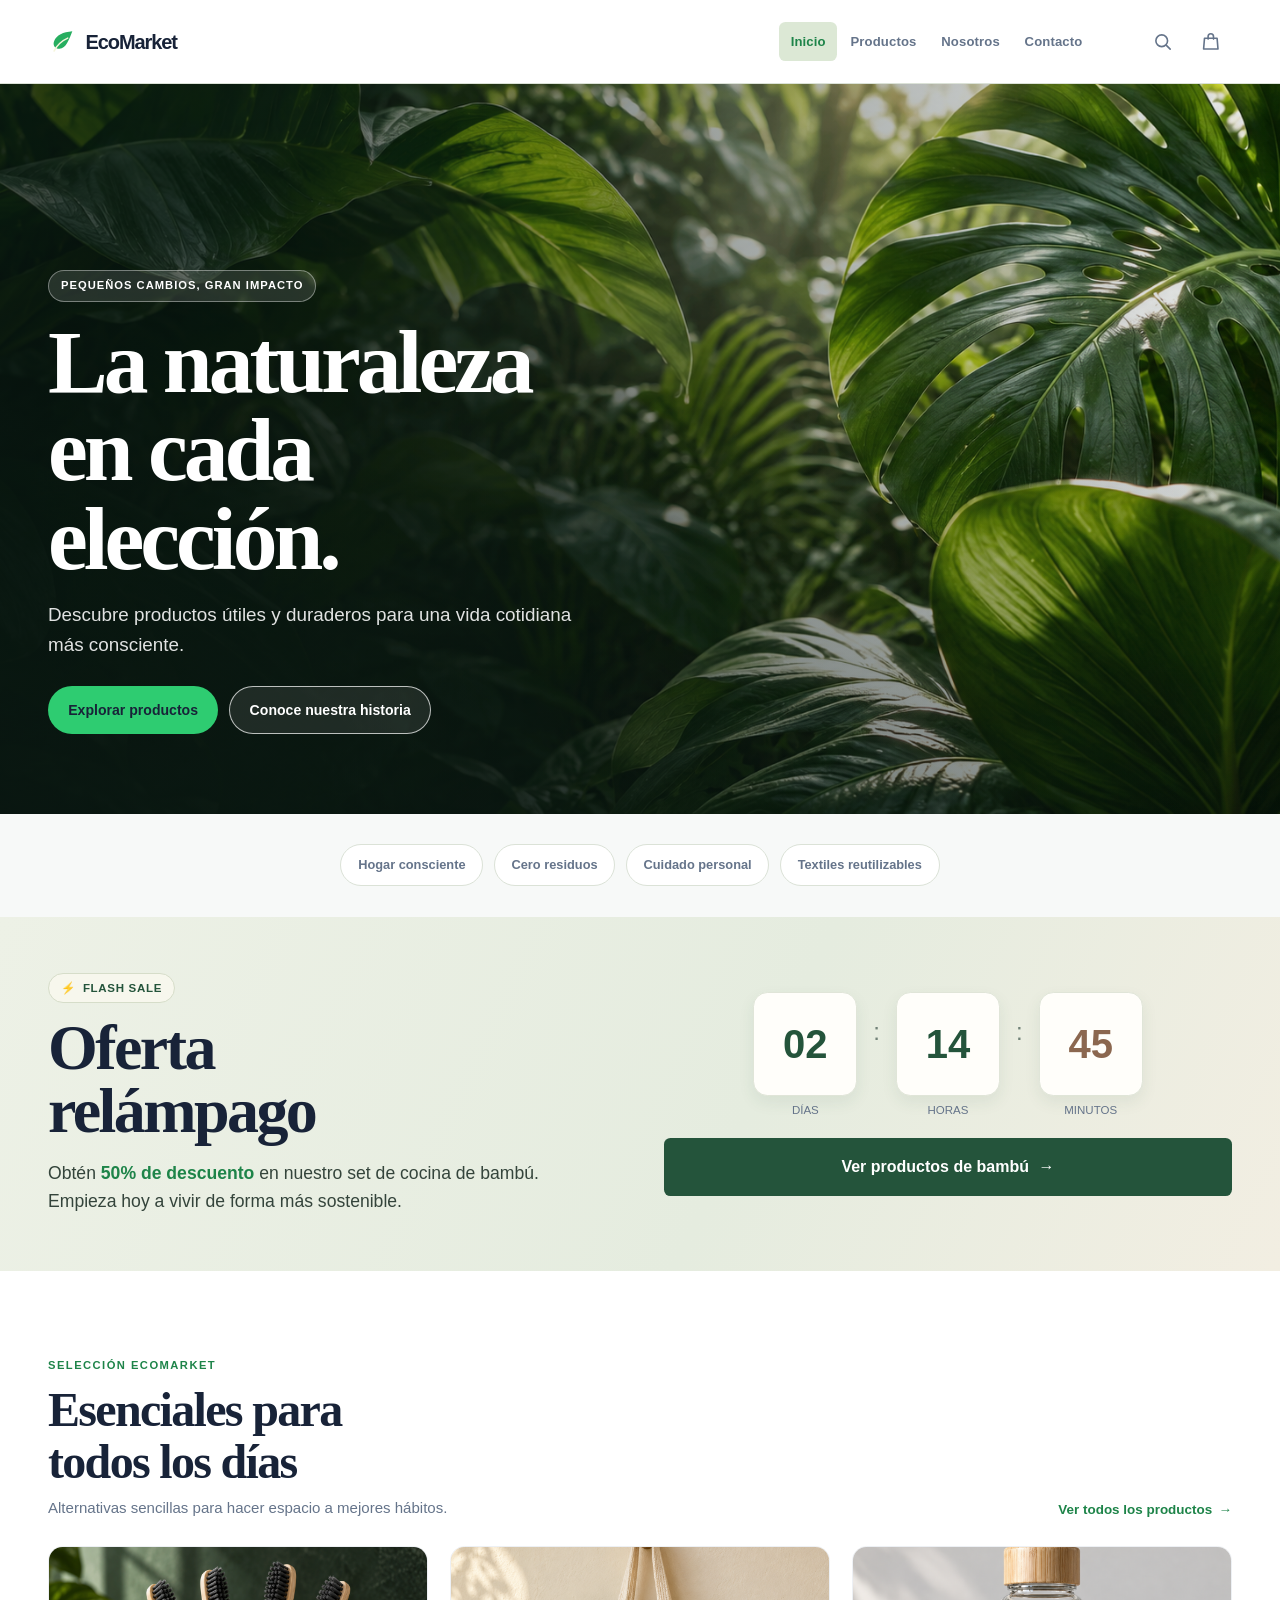
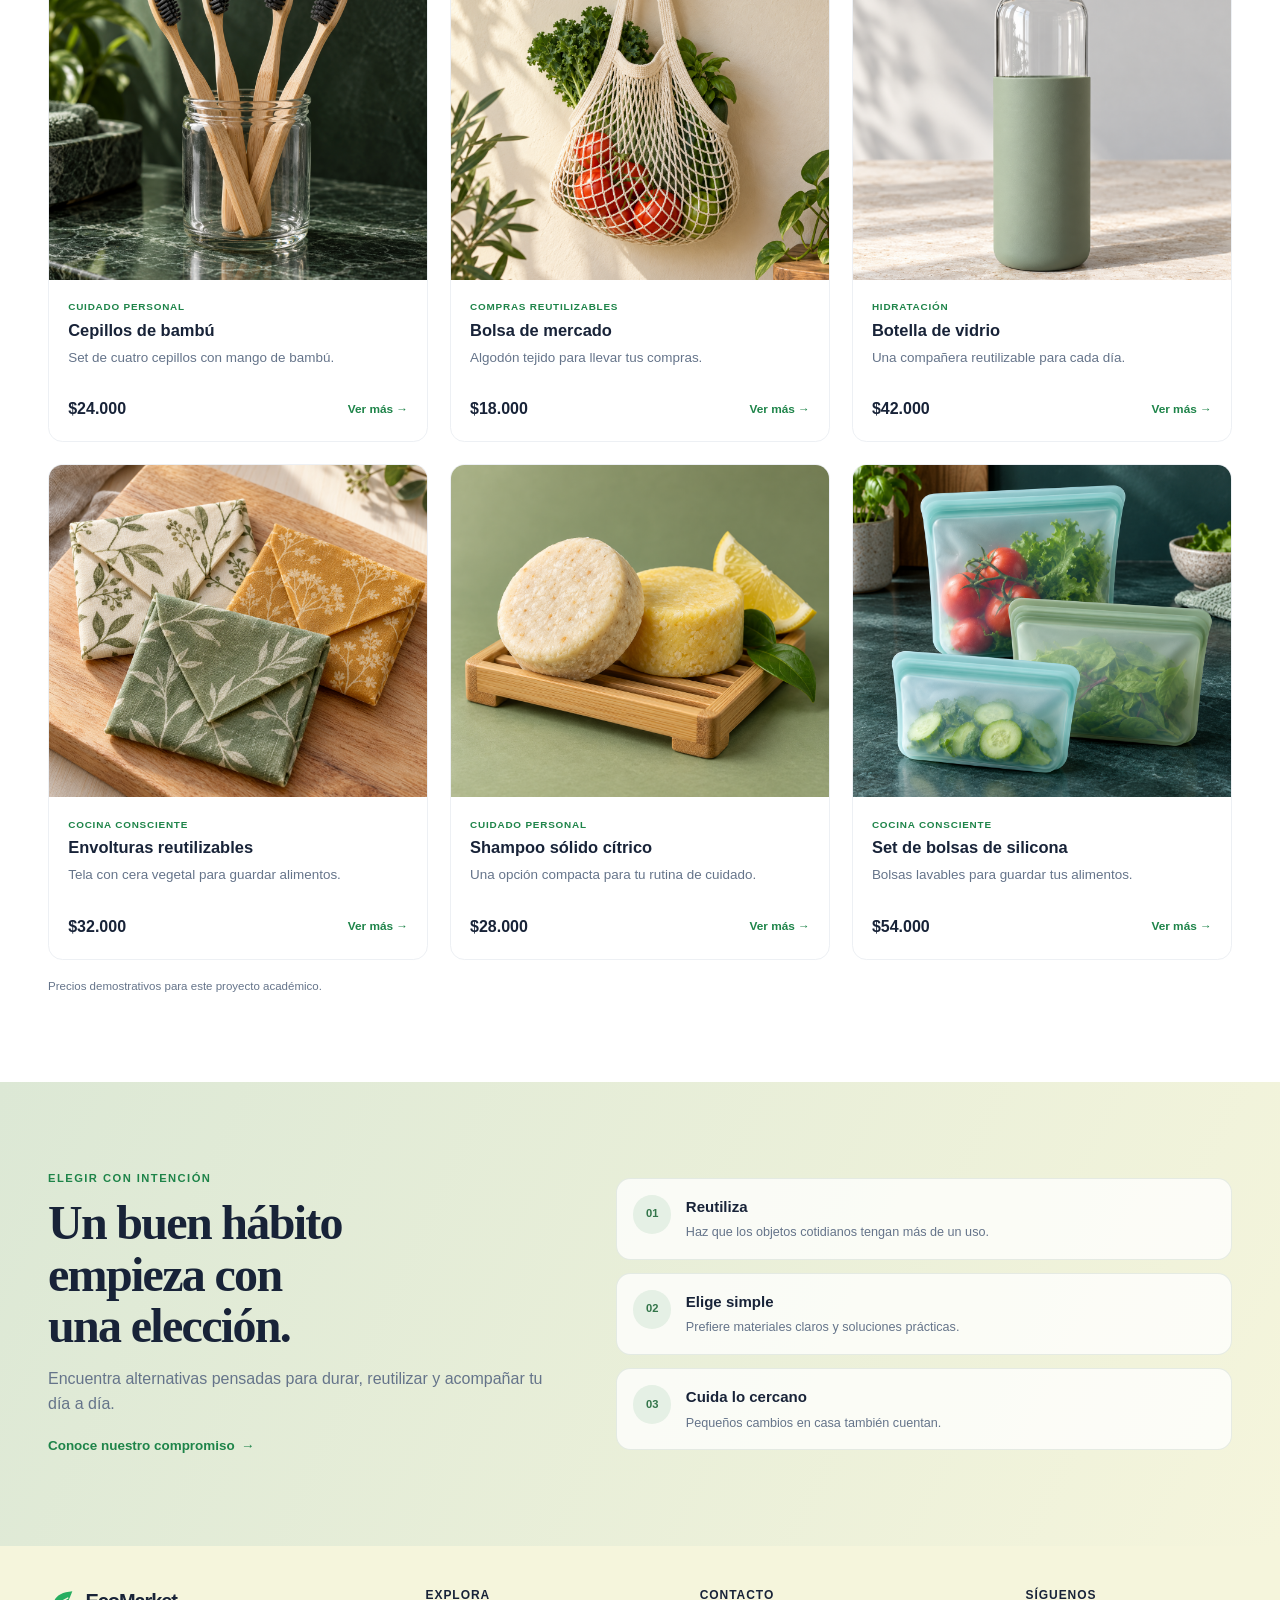
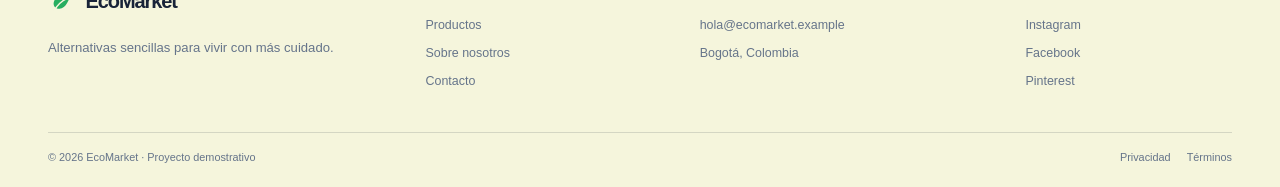
==== commit f808e2e2: "feat: :art: se agrego de contador para promocion se agrega un contador para la cuenta regresiva de l" ====
--- a/index.html
+++ b/index.html
@@ -41,8 +41,7 @@
           </div>
         </div>
       </div>
-    </header>
-
+    </header>   
     <main id="contenido" class="home">
       <section class="home-hero" aria-labelledby="home-title">
         <img class="home-hero__image" src="img/hero/hojas-eco.png" alt="" fetchpriority="high" decoding="async">
@@ -64,7 +63,27 @@
         <a href="views/productos.html">Cuidado personal</a>
         <a href="views/productos.html">Textiles reutilizables</a>
       </nav>
-
+      
+      <section class="flash-sale" aria-labelledby="flash-sale-title">
+        <div class="flash-sale__inner page-wrap">
+          <div class="flash-sale__copy">
+            <span class="flash-sale__badge"><span aria-hidden="true">&#9889;</span> Flash sale</span>
+            <h2 id="flash-sale-title">Oferta rel&#225;mpago</h2>
+            <p>Obt&eacute;n <strong>50% de descuento</strong> en nuestro set de cocina de bamb&uacute;. Empieza hoy a vivir de forma m&aacute;s sostenible.</p>
+          </div>
+          <div class="flash-sale__offer">
+            <div class="flash-sale__timer" aria-label="Cuenta regresiva demostrativa">
+              <div><strong>02</strong><span>d&iacute;as</span></div>
+              <span class="flash-sale__colon" aria-hidden="true">:</span>
+              <div><strong>14</strong><span>horas</span></div>
+              <span class="flash-sale__colon" aria-hidden="true">:</span>
+              <div><strong>45</strong><span>minutos</span></div>
+            </div>
+            <a class="flash-sale__button" href="views/productos.html">Ver productos de bamb&#250; <span aria-hidden="true">&rarr;</span></a>
+          </div>
+        </div>
+      </section>
+      
       <section class="home-featured section-space" aria-labelledby="featured-title">
         <div class="page-wrap">
           <div class="section-heading">
@@ -88,7 +107,7 @@
                 <div class="product-card__bottom"><span class="product-card__price">$24.000</span><a class="product-card__link" href="views/productos.html">Ver más <span aria-hidden="true">→</span></a></div>
               </div>
             </article>
-
+            
             <article class="card product-card">
               <a class="product-card__image" href="views/productos.html" aria-label="Ver bolsa de mercado de algodón">
                 <img src="img/products/bolsa-malla.png" alt="Bolsa de malla de algodón con verduras frescas" loading="lazy" decoding="async">
@@ -136,7 +155,6 @@
                 <div class="product-card__bottom"><span class="product-card__price">$28.000</span><a class="product-card__link" href="views/productos.html">Ver más <span aria-hidden="true">→</span></a></div>
               </div>
             </article>
-
             <article class="card product-card">
               <a class="product-card__image" href="views/productos.html" aria-label="Ver set de bolsas reutilizables de silicona">
                 <img src="img/products/bolsas-silicona.png" alt="Set de bolsas de silicona reutilizables para guardar alimentos" loading="lazy" decoding="async">
@@ -185,3 +203,4 @@
   </body>
 </html>
 
+
--- a/css/components.css
+++ b/css/components.css
@@ -210,6 +210,107 @@
   border-color: var(--color-leaf);
   background: var(--color-sage);
   color: var(--color-forest);
+}
+
+.flash-sale {
+  position: relative;
+  overflow: hidden;
+  padding-block: clamp(2.25rem, 5vw, 3.5rem);
+  background: linear-gradient(115deg, #edf1e6, #e5ecdf 58%, #f2eee2);
+}
+
+.flash-sale__inner {
+  display: grid;
+  align-items: center;
+  gap: 1.5rem;
+}
+
+.flash-sale__badge {
+  display: inline-flex;
+  align-items: center;
+  gap: 0.45rem;
+  margin-bottom: 0.85rem;
+  padding: 0.32rem 0.75rem;
+  border: 1px solid #d6ddc9;
+  border-radius: 999px;
+  background: #f7f7ed;
+  color: var(--color-forest);
+  font-size: 0.72rem;
+  font-weight: 750;
+  letter-spacing: 0.06em;
+  text-transform: uppercase;
+}
+
+.flash-sale__copy h2 {
+  max-width: 12ch;
+  font-family: var(--font-display);
+  font-size: clamp(2.4rem, 6vw, 4rem);
+  letter-spacing: -0.04em;
+  line-height: 0.98;
+}
+
+.flash-sale__copy p {
+  max-width: 32rem;
+  margin-top: 1rem;
+  color: #34443b;
+  font-size: clamp(0.95rem, 1.5vw, 1.1rem);
+}
+
+.flash-sale__copy strong { color: var(--color-brand-dark); }
+
+.flash-sale__offer { display: grid; gap: 1.15rem; }
+
+.flash-sale__timer {
+  display: flex;
+  align-items: flex-start;
+  justify-content: center;
+  gap: clamp(0.35rem, 2vw, 1rem);
+}
+
+.flash-sale__timer div {
+  display: grid;
+  min-width: clamp(4.2rem, 12vw, 6.5rem);
+  justify-items: center;
+  gap: 0.35rem;
+}
+
+.flash-sale__timer strong {
+  display: grid;
+  width: 100%;
+  min-height: clamp(4.2rem, 12vw, 6.5rem);
+  place-items: center;
+  border: 1px solid #e0e5d8;
+  border-radius: var(--radius-medium);
+  background: #fffefa;
+  box-shadow: 0 0.4rem 1rem rgb(36 84 59 / 8%);
+  color: var(--color-forest);
+  font-size: clamp(1.8rem, 4vw, 2.5rem);
+  line-height: 1;
+}
+
+.flash-sale__timer div:last-of-type strong { color: var(--color-earth); }
+.flash-sale__timer div span { color: var(--color-muted); font-size: 0.72rem; text-transform: uppercase; }
+.flash-sale__colon { padding-top: 1.3rem; color: #718278; font-size: 1.5rem; }
+
+.flash-sale__button {
+  display: flex;
+  min-height: 3.6rem;
+  align-items: center;
+  justify-content: center;
+  gap: 0.6rem;
+  padding: 0.8rem 1.2rem;
+  border-radius: var(--radius-small);
+  background: var(--color-forest);
+  color: white;
+  font-weight: 700;
+  transition: transform 180ms ease, background-color 180ms ease;
+}
+
+.flash-sale__button:hover { transform: translateY(-2px); background: var(--color-brand-dark); }
+.flash-sale__button:focus-visible { outline-color: var(--color-brand-dark); }
+
+@media (min-width: 48rem) {
+  .flash-sale__inner { grid-template-columns: 1fr 1fr; gap: 3rem; }
 }
 
 .section-space {
@@ -2086,4 +2187,4 @@
     padding-inline: 0.45rem;
     font-size: 0.66rem;
   }
-}+}
